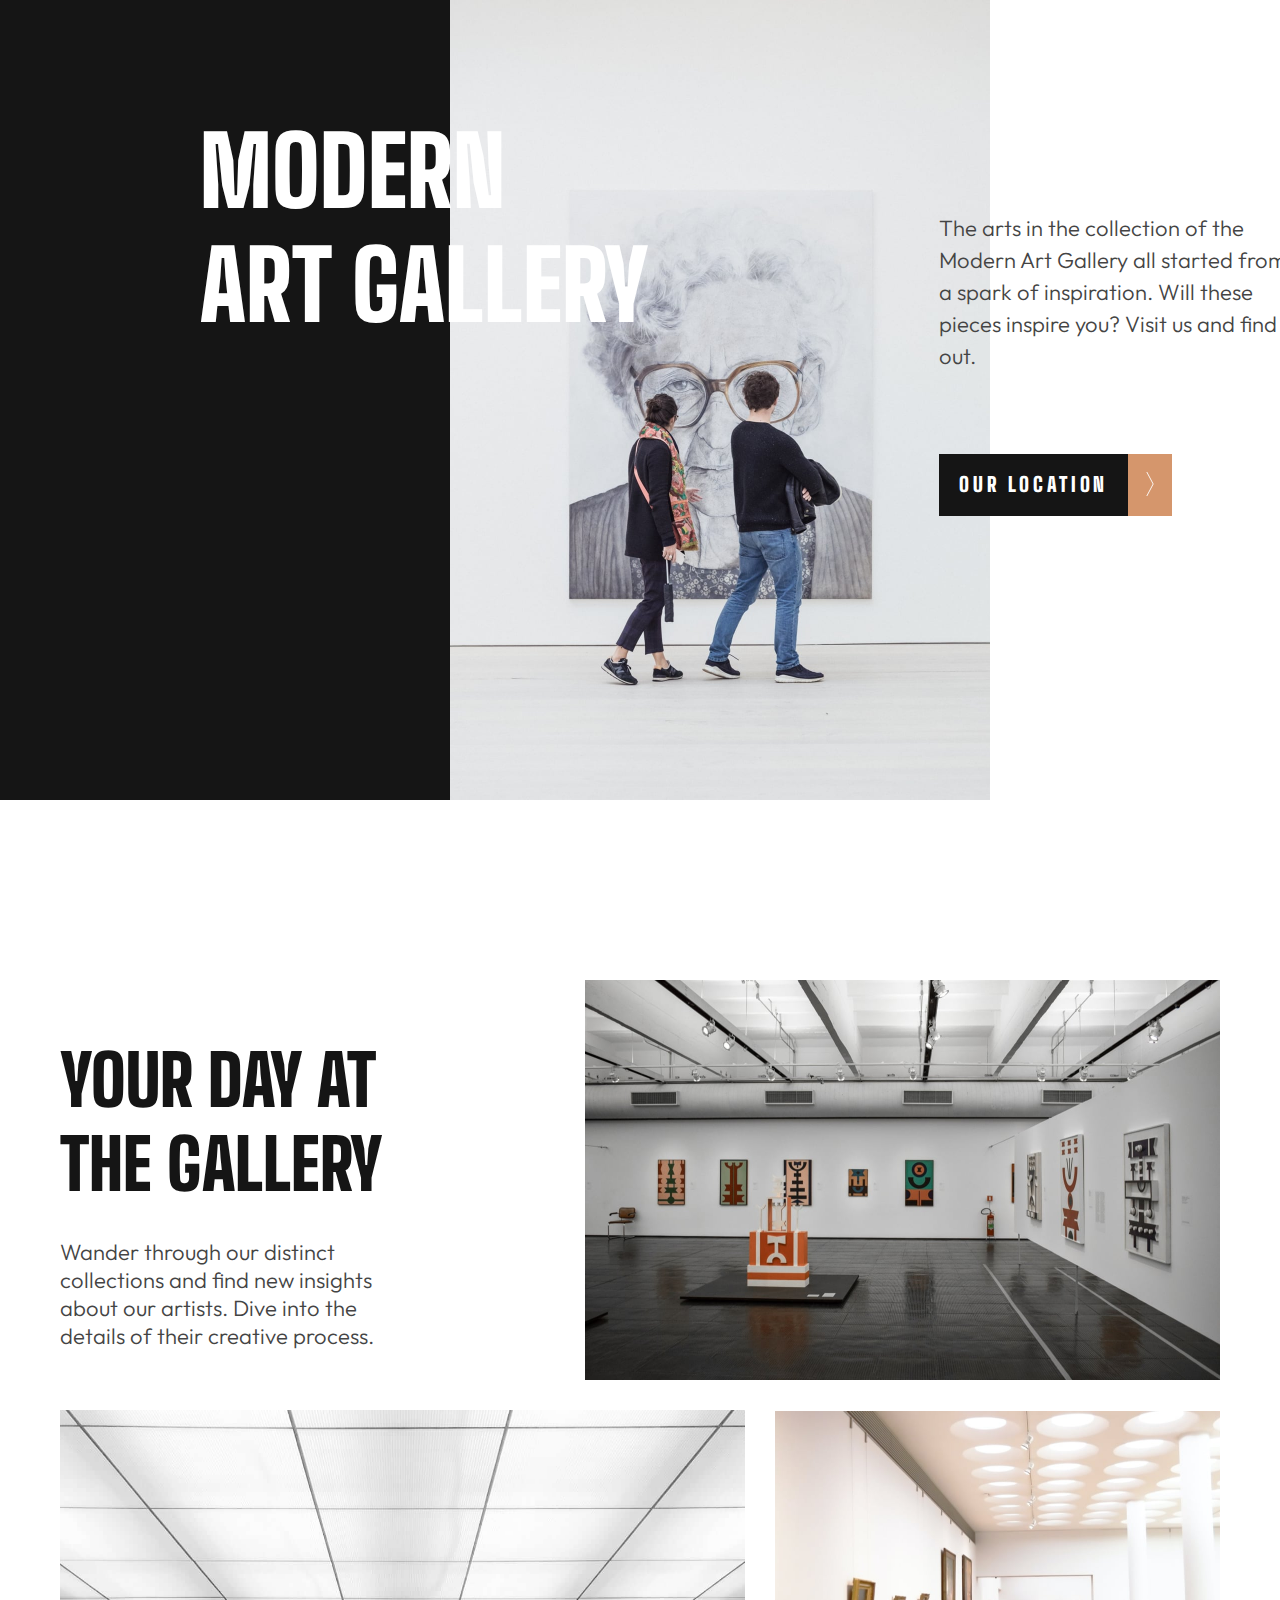
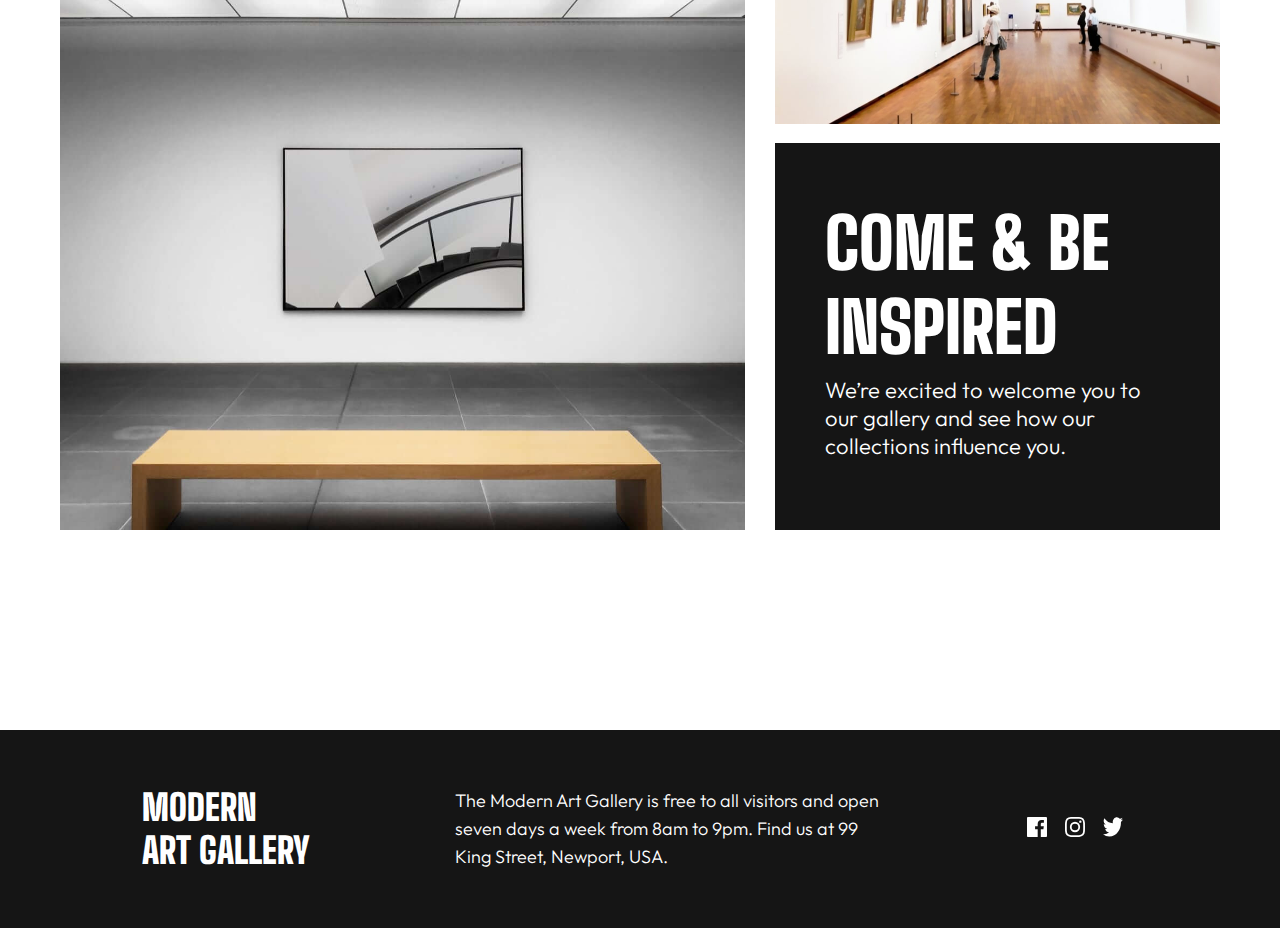
==== starter-code/index.html @ 130b3283 "initializing repository, and finished the "index.html" for desktop" ====
<!DOCTYPE html>
<html lang="en">
<head>
  <meta charset="UTF-8">
  <meta name="viewport" content="width=device-width, initial-scale=1.0">
  <link rel="stylesheet" href="./CSS/style.css">
  <link rel="icon" type="image/png" sizes="32x32" href="./assets/favicon-32x32.png">
  
  <title>Frontend Mentor | Art gallery website</title>
</head>
<body>
  <main>

    <header>

      <div class="header__blackmargin">
        <h1>MODERN <br> ART GALLERY</h1> 
      </div>
      <div class="header__content">

        <p>The arts in the collection of the Modern Art Gallery all started 
        from a spark of inspiration. Will these pieces inspire you? Visit 
        us and find out.</p>

        <a href="location.html"><button class="ourlocation">OUR LOCATION</button><button class="arrowRight"><img src="./assets/icon-arrow-right.svg" width="8" height="24" alt=""></button></a>
      
      </div>
      
    </header>
    
    <section class="dayDescription">

      <div class="dayDescription__yourDay">
        <div class="dayDescription__yourDay__text">
          <h2>Your day at the gallery</h2>
          <p>Wander through our distinct collections and find new insights about 
          our artists. Dive into the details of their creative process.</p>
        </div>
        
        <div class="dayDescription__yourDay__photo-1"></div>
      </div>
      
      <div class="dayDescription__beInspired">
        <div class="photo-2"></div>

        <div class="dayDescription__beInspired__column">
          <div class="photo-3"></div>
          <div class="dayDescription__beInspired__column__text">
            <h2>Come &amp; be inspired</h2> 
            <p>We’re excited to welcome you to our gallery and see how our collections 
            influence you.</p>
          </div> 
          
        </div>
        
      </div>
      
    </section>

    <footer>

      <h3>Modern Art Gallery</h3>
      <p>The Modern Art Gallery is free to all visitors and open seven days a week 
      from 8am to 9pm. Find us at 99 King Street, Newport, USA.</p>
      <div class="icons">
        <a href="#"><img src="./assets/icon-facebook.svg" width="20" height="20" alt="icon-facebook"></a>
        <a href="#"><img src="./assets/icon-instagram.svg" width="20" height="20" alt="icon-instagram"></a>
        <a href="#"><img src="./assets/icon-twitter.svg" width="20" height="20" alt="icon-twitter"></a>
      </div>

    </footer>

  </main>

</body>
</html>
---- starter-code/CSS/style.css ----
@font-face {
  font-family: 'BigShouldersDisplay-Black';
  src: url(../policies/Big_Shoulders_Display/static/BigShouldersDisplay-Black.ttf);
}

@font-face {
  font-family: 'Outfit-Light';
  src: url(../policies/Outfit/static/Outfit-Light.ttf);
}

/*-------------- BASIC SETTINGS ----------------- */
body {
  min-height: 100vh;
  margin: 0;
}

main {
  font-family: 'Outfit-Light', sans-serif;
  width: 100%;
}

h1, h2, h3 {
  font-family: 'BigShouldersDisplay-Black', sans-serif;
}

h1, h3 {
  color: #FFFFFF;
}

p {
  color: #444444;
}

/* ----------------- HEADER ----------------- */
header {
  display: -webkit-box;
  display: -ms-flexbox;
  display: flex;
  width: 100%;
  height: 800px;
  margin-bottom: 180px;
}

header .header__blackmargin {
  width: 450px;
  background-color: #151515;
  text-overflow: initial;
}

header .header__blackmargin h1 {
  display: -webkit-box;
  display: -ms-flexbox;
  display: flex;
  -webkit-box-orient: vertical;
  -webkit-box-direction: normal;
      -ms-flex-direction: column;
          flex-direction: column;
  font-size: 96px;
  position: relative;
  left: 200px;
  top: 50px;
  text-overflow: hidden;
}

header .header__content {
  height: 100%;
  width: 540px;
  background-image: url(../assets/desktop/image-hero@2x.jpg);
  background-size: 540px 800px;
  background-repeat: no-repeat;
}

header .header__content p {
  position: relative;
  height: 160px;
  left: 90.5%;
  right: 0%;
  top: calc(50% - 160px/2 - 130px);
  font-family: 'Outfit-Light', sans-serif;
  font-style: normal;
  font-weight: 300;
  font-size: 22px;
  line-height: 32px;
  max-width: 350px;
}

header .header__content a {
  text-decoration: none;
  color: inherit;
  display: -webkit-box;
  display: -ms-flexbox;
  display: flex;
  position: relative;
  top: 250px;
  left: 90.6%;
}

header .header__content a .ourlocation {
  color: #FFFFFF;
  background-color: #151515;
  border: none;
  font-family: 'BigShouldersDisplay-Black', sans-serif;
  font-size: 20px;
  padding: 18px 20px 20px 20px;
  line-height: 24px;
  letter-spacing: 3.63636px;
}

header .header__content a .ourlocation:hover {
  cursor: pointer;
}

header .header__content a .arrowRight {
  background-color: #D5966C;
  padding: 16px 18px 16px 18px;
  border: none;
}

header .header__content a .arrowRight:hover {
  cursor: pointer;
}

/*------------- CONTENT DESCRIPTION SECTION ---------------- */
.dayDescription {
  -webkit-box-align: center;
      -ms-flex-align: center;
          align-items: center;
  margin-left: 10%;
  margin-right: 10%;
  display: -webkit-box;
  display: -ms-flexbox;
  display: flex;
  -webkit-box-orient: vertical;
  -webkit-box-direction: normal;
      -ms-flex-direction: column;
          flex-direction: column;
  margin-bottom: 200px;
}

.dayDescription h2 {
  font-family: 'BigShouldersDisplay-Black', sans-serif;
  font-size: 70px;
  color: #151515;
  text-transform: uppercase;
}

.dayDescription p {
  font-family: 'Outfit-Light', sans-serif;
  font-size: 22px;
  color: #444444;
}

/* YOUR DAY PART */
.dayDescription__yourDay {
  display: -webkit-box;
  display: -ms-flexbox;
  display: flex;
  margin-bottom: 30px;
}

.dayDescription__yourDay .dayDescription__yourDay__text {
  width: 350px;
  height: 280px;
  margin-right: 125px;
  padding-right: 50px;
  display: -webkit-box;
  display: -ms-flexbox;
  display: flex;
  -webkit-box-orient: vertical;
  -webkit-box-direction: normal;
      -ms-flex-direction: column;
          flex-direction: column;
  -webkit-box-pack: justify;
      -ms-flex-pack: justify;
          justify-content: justify;
  -webkit-box-align: justify;
      -ms-flex-align: justify;
          align-items: justify;
}

.dayDescription__yourDay .dayDescription__yourDay__text h2 {
  max-width: 400px;
  margin-bottom: 10px;
}

.dayDescription__yourDay .dayDescription__yourDay__text p {
  max-width: 350px;
}

.dayDescription__yourDay .dayDescription__yourDay__photo-1 {
  width: 635px;
  height: 400px;
  background-image: url(../assets/desktop/image-grid-1@2x.jpg);
  background-repeat: no-repeat;
  background-size: contain;
}

/* "COME AND BE INSPIRED" PART */
.dayDescription__beInspired {
  display: -webkit-box;
  display: -ms-flexbox;
  display: flex;
}

.dayDescription__beInspired .photo-2 {
  width: 685px;
  height: 720px;
  background-image: url(../assets/desktop/image-grid-2@2x.jpg);
  background-repeat: no-repeat;
  background-size: cover;
}

.dayDescription__beInspired .dayDescription__beInspired__column {
  display: -webkit-box;
  display: -ms-flexbox;
  display: flex;
  -webkit-box-orient: vertical;
  -webkit-box-direction: normal;
      -ms-flex-direction: column;
          flex-direction: column;
  margin-left: 30px;
}

.dayDescription__beInspired .dayDescription__beInspired__column .photo-3 {
  width: 445px;
  height: 313px;
  background-image: url(../assets/desktop/image-grid-3@2x.jpg);
  background-repeat: no-repeat;
  background-size: contain;
  position: relative;
  top: 0.5px;
}

.dayDescription__beInspired .dayDescription__beInspired__column .dayDescription__beInspired__column__text {
  margin-top: 20px;
  background-color: #151515;
  padding-left: 50px;
  padding-bottom: 47.5px;
}

.dayDescription__beInspired .dayDescription__beInspired__column .dayDescription__beInspired__column__text h2 {
  color: #FFFFFF;
  max-width: 300px;
  margin-bottom: 10px;
}

.dayDescription__beInspired .dayDescription__beInspired__column .dayDescription__beInspired__column__text p {
  max-width: 350px;
  color: #FFFFFF;
  margin-top: -3px;
}

/* ----------------- FOOTER -------------- */
footer {
  background-color: #151515;
  display: -webkit-box;
  display: -ms-flexbox;
  display: flex;
  -webkit-box-pack: space-evenly;
      -ms-flex-pack: space-evenly;
          justify-content: space-evenly;
  -webkit-box-align: center;
      -ms-flex-align: center;
          align-items: center;
  padding-top: 20px;
  padding-bottom: 20px;
}

footer h3 {
  font-family: 'BigShouldersDisplay-Black', sans-serif;
  font-size: 36px;
  max-width: 170px;
  text-transform: uppercase;
}

footer p {
  font-family: 'Outfit-Light', sans-serif;
  font-size: 18px;
  color: #FFFFFF;
  max-width: 430px;
  line-height: 28px;
}

footer img {
  margin-right: 15px;
}

/* ---------------------- LOCATION.HTML ----------------- */
/*# sourceMappingURL=style.css.map */
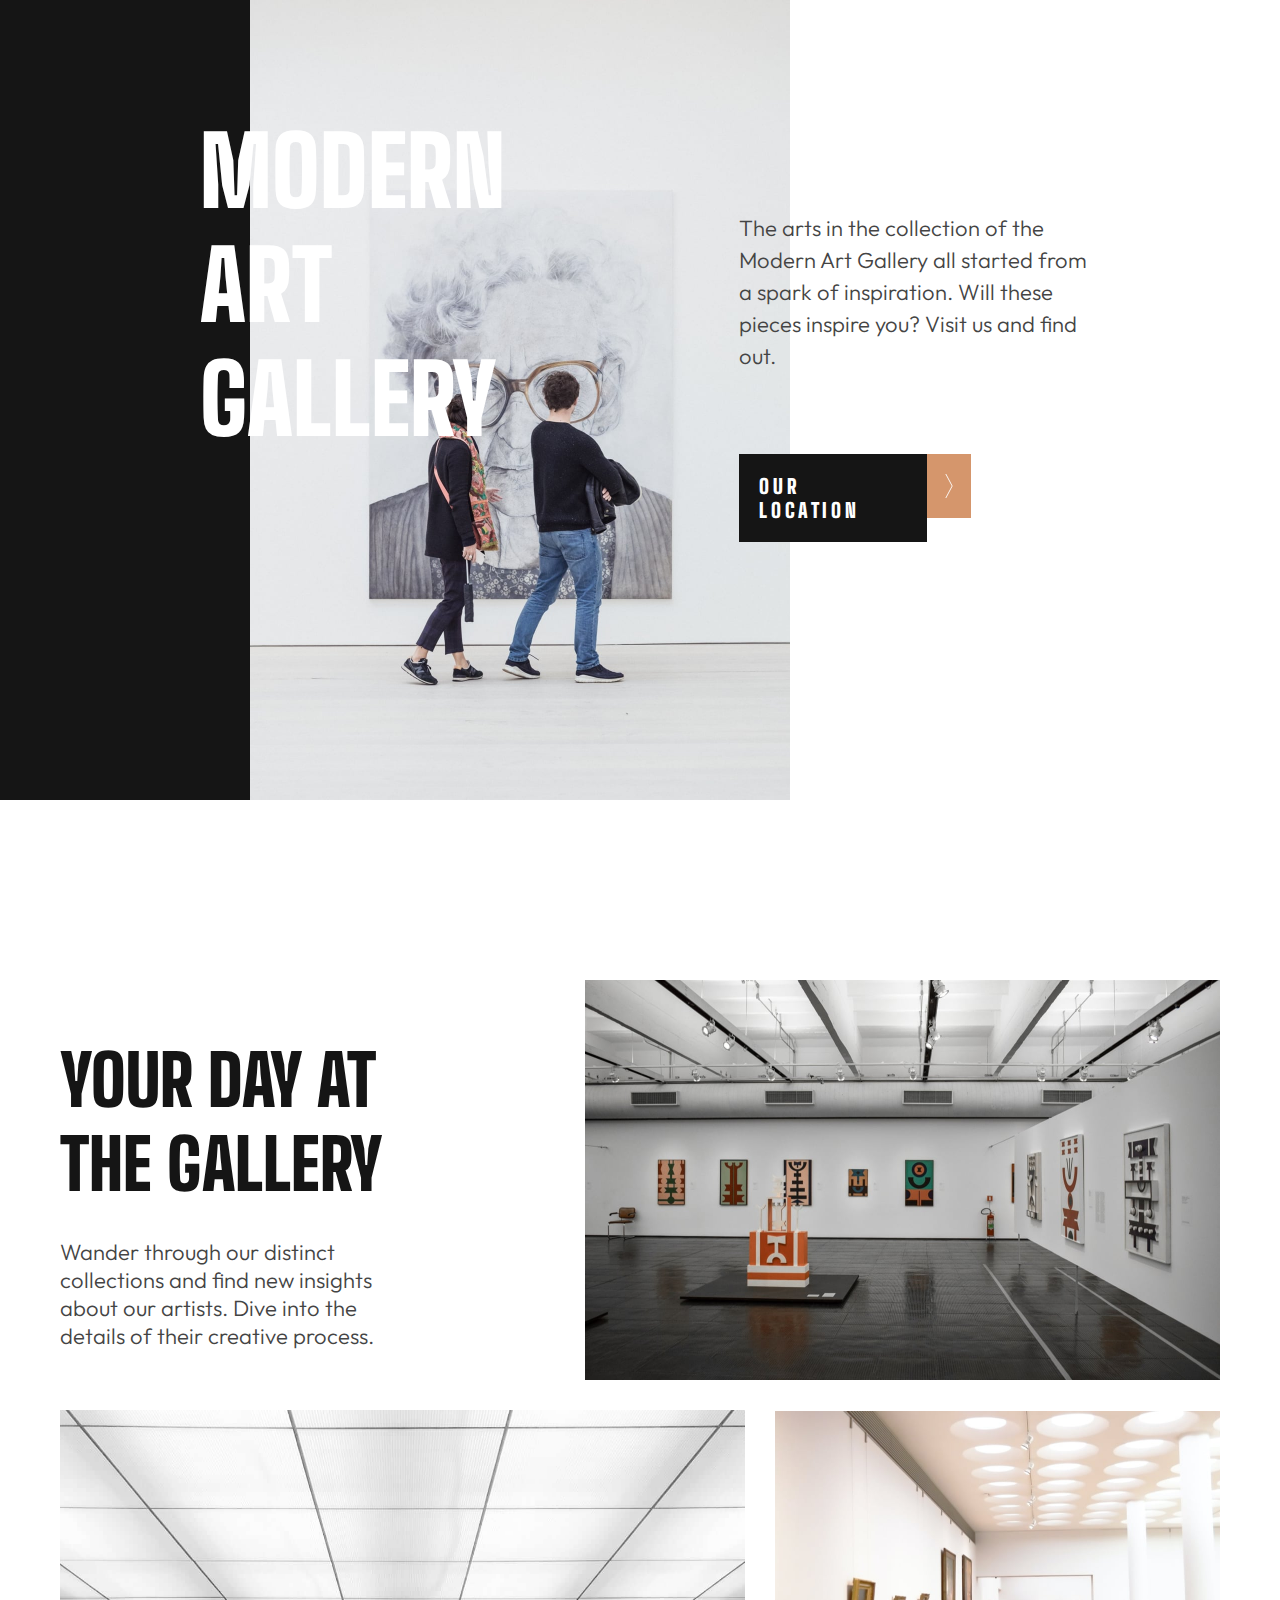
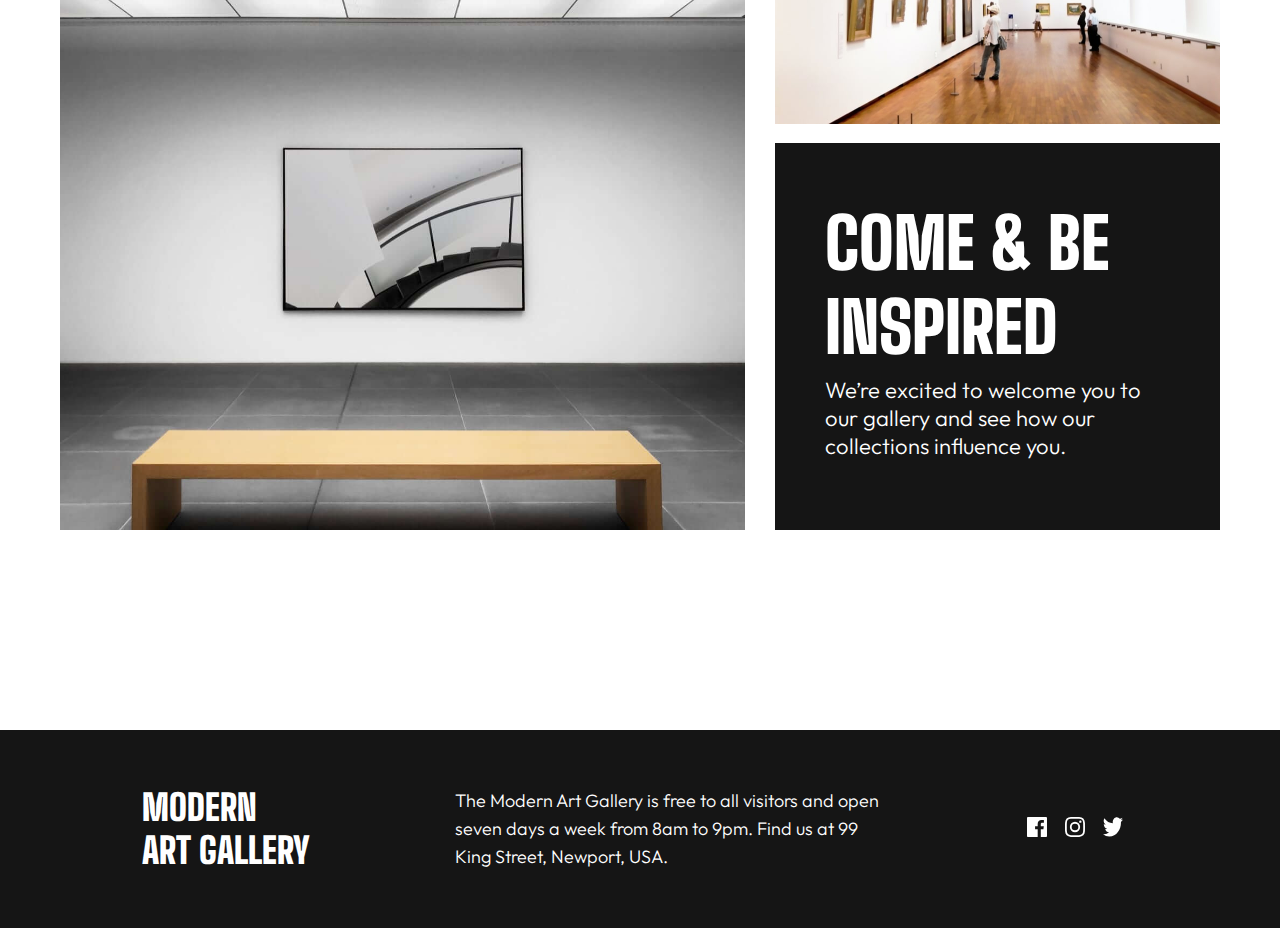
==== commit 7907d2e6: "started responsive for tablet, added the "header" section" ====
--- a/starter-code/index.html
+++ b/starter-code/index.html
@@ -22,7 +22,7 @@
         from a spark of inspiration. Will these pieces inspire you? Visit 
         us and find out.</p>
 
-        <a href="location.html"><button class="ourlocation">OUR LOCATION</button><button class="arrowRight"><img src="./assets/icon-arrow-right.svg" width="8" height="24" alt=""></button></a>
+        <a class="ourlocationButton" href="location.html"><span class="ourlocationButton__text">OUR LOCATION</span><img class="ourlocationButton__img" src="./assets/icon-arrow-right.svg" width="8" height="24" alt=""></a>
       
       </div>
       
@@ -57,15 +57,15 @@
       
     </section>
 
-    <footer>
+    <footer class="indexFooter">
 
       <h3>Modern Art Gallery</h3>
       <p>The Modern Art Gallery is free to all visitors and open seven days a week 
       from 8am to 9pm. Find us at 99 King Street, Newport, USA.</p>
       <div class="icons">
-        <a href="#"><img src="./assets/icon-facebook.svg" width="20" height="20" alt="icon-facebook"></a>
-        <a href="#"><img src="./assets/icon-instagram.svg" width="20" height="20" alt="icon-instagram"></a>
-        <a href="#"><img src="./assets/icon-twitter.svg" width="20" height="20" alt="icon-twitter"></a>
+        <a class="social-index" href="#"><img src="./assets/icon-facebook.svg" width="20" height="20" alt="icon-facebook"></a>
+        <a class="social-index" href="#"><img src="./assets/icon-instagram.svg" width="20" height="20" alt="icon-instagram"></a>
+        <a class="social-index" href="#"><img src="./assets/icon-twitter.svg" width="20" height="20" alt="icon-twitter"></a>
       </div>
 
     </footer>
--- a/starter-code/CSS/style.css
+++ b/starter-code/CSS/style.css
@@ -44,7 +44,6 @@
 header .header__blackmargin {
   width: 450px;
   background-color: #151515;
-  text-overflow: initial;
 }
 
 header .header__blackmargin h1 {
@@ -59,7 +58,6 @@
   position: relative;
   left: 200px;
   top: 50px;
-  text-overflow: hidden;
 }
 
 header .header__content {
@@ -84,7 +82,7 @@
   max-width: 350px;
 }
 
-header .header__content a {
+header .header__content .ourlocationButton {
   text-decoration: none;
   color: inherit;
   display: -webkit-box;
@@ -93,31 +91,40 @@
   position: relative;
   top: 250px;
   left: 90.6%;
-}
-
-header .header__content a .ourlocation {
-  color: #FFFFFF;
-  background-color: #151515;
-  border: none;
+  max-width: 231.5px;
+}
+
+header .header__content .ourlocationButton__text {
+  color: #FFFFFF;
+  background-color: #151515;
   font-family: 'BigShouldersDisplay-Black', sans-serif;
   font-size: 20px;
-  padding: 18px 20px 20px 20px;
+  padding: 20px 20px 20px 20px;
   line-height: 24px;
   letter-spacing: 3.63636px;
-}
-
-header .header__content a .ourlocation:hover {
-  cursor: pointer;
-}
-
-header .header__content a .arrowRight {
+  -webkit-transform-origin: right bottom;
+          transform-origin: right bottom;
+  -webkit-transition: all 300ms ease-out;
+  transition: all 300ms ease-out;
+}
+
+header .header__content .ourlocationButton__img {
   background-color: #D5966C;
-  padding: 16px 18px 16px 18px;
-  border: none;
-}
-
-header .header__content a .arrowRight:hover {
-  cursor: pointer;
+  padding: 20px 18px 20px 18px;
+  -webkit-transition: all 300ms ease-out;
+  transition: all 300ms ease-out;
+}
+
+header .header__content .ourlocationButton:hover .ourlocationButton__text {
+  background-color: #D5966C;
+  -webkit-transition: all 300ms ease-out;
+  transition: all 300ms ease-out;
+}
+
+header .header__content .ourlocationButton:hover .ourlocationButton__img {
+  background-color: #151515;
+  -webkit-transition: all 300ms ease-out;
+  transition: all 300ms ease-out;
 }
 
 /*------------- CONTENT DESCRIPTION SECTION ---------------- */
@@ -251,7 +258,7 @@
 }
 
 /* ----------------- FOOTER -------------- */
-footer {
+.indexFooter {
   background-color: #151515;
   display: -webkit-box;
   display: -ms-flexbox;
@@ -266,14 +273,14 @@
   padding-bottom: 20px;
 }
 
-footer h3 {
+.indexFooter h3 {
   font-family: 'BigShouldersDisplay-Black', sans-serif;
   font-size: 36px;
   max-width: 170px;
   text-transform: uppercase;
 }
 
-footer p {
+.indexFooter p {
   font-family: 'Outfit-Light', sans-serif;
   font-size: 18px;
   color: #FFFFFF;
@@ -281,9 +288,199 @@
   line-height: 28px;
 }
 
-footer img {
+.indexFooter .social-index {
   margin-right: 15px;
 }
 
+.indexFooter .social-index:hover {
+  -webkit-filter: invert(50%);
+          filter: invert(50%);
+  -webkit-transition: -webkit-filter 150ms ease-out;
+  transition: -webkit-filter 150ms ease-out;
+  transition: filter 150ms ease-out;
+  transition: filter 150ms ease-out, -webkit-filter 150ms ease-out;
+}
+
 /* ---------------------- LOCATION.HTML ----------------- */
+/* -------------- MAP SECTION --------------------- */
+.map {
+  width: 100%;
+  height: 600px;
+  background-image: url(../assets/desktop/image-map@2x.png);
+  background-repeat: no-repeat;
+  background-size: cover;
+}
+
+.map .backtohomeButton {
+  text-decoration: none;
+  display: -webkit-box;
+  display: -ms-flexbox;
+  display: flex;
+  -webkit-box-align: center;
+      -ms-flex-align: center;
+          align-items: center;
+  position: relative;
+  left: 170px;
+  max-width: 300px;
+}
+
+.map .backtohomeButton__text {
+  color: #FFFFFF;
+  background-color: #151515;
+  font-family: 'BigShouldersDisplay-Black', sans-serif;
+  font-size: 20px;
+  padding: 20px 20px 20px 20px;
+  line-height: 24px;
+  letter-spacing: 3.63636px;
+  -webkit-transform-origin: right bottom;
+          transform-origin: right bottom;
+  -webkit-transition: all 300ms ease-out;
+  transition: all 300ms ease-out;
+}
+
+.map .backtohomeButton__img {
+  background-color: #D5966C;
+  padding: 20px 18px 20px 18px;
+  -webkit-transition: all 300ms ease-out;
+  transition: all 300ms ease-out;
+}
+
+.map .backtohomeButton:hover .backtohomeButton__text {
+  background-color: #D5966C;
+  -webkit-transition: all 300ms ease-out;
+  transition: all 300ms ease-out;
+}
+
+.map .backtohomeButton:hover .backtohomeButton__img {
+  background-color: #151515;
+  -webkit-transition: all 300ms ease-out;
+  transition: all 300ms ease-out;
+}
+
+/* --------- OUR LOCATION SECTION --------- */
+.address {
+  -webkit-box-align: center;
+      -ms-flex-align: center;
+          align-items: center;
+  color: #FFFFFF;
+  background-color: #151515;
+  display: -webkit-box;
+  display: -ms-flexbox;
+  display: flex;
+  width: 100%;
+  height: 548px;
+}
+
+.address__title {
+  min-width: 50%;
+  position: relative;
+  bottom: 80px;
+}
+
+.address__title h2 {
+  max-width: 300px;
+  font-size: 70px;
+  padding-left: 150px;
+}
+
+.address__column {
+  position: relative;
+  bottom: 80px;
+  min-width: 50%;
+  display: -webkit-box;
+  display: -ms-flexbox;
+  display: flex;
+  -webkit-box-orient: vertical;
+  -webkit-box-direction: normal;
+      -ms-flex-direction: column;
+          flex-direction: column;
+  margin-top: 150px;
+}
+
+.address__column__title {
+  font-size: 36px;
+  font-family: 'BigShouldersDisplay-Black', sans-serif;
+  color: #D5966C;
+  margin-bottom: 30px;
+}
+
+.address__column__list {
+  margin-bottom: 5px;
+  font-size: 22px;
+}
+
+.address__column p {
+  max-width: 400px;
+  color: #FFFFFF;
+  font-size: 22px;
+}
+
+/* --------------- FOOTER ---------------------- */
+.locationFooter {
+  padding-top: 20px;
+  padding-bottom: 20px;
+  -webkit-box-align: center;
+      -ms-flex-align: center;
+          align-items: center;
+  background-color: #D5966C;
+  color: #151515;
+  display: -webkit-box;
+  display: -ms-flexbox;
+  display: flex;
+  -webkit-box-pack: space-evenly;
+      -ms-flex-pack: space-evenly;
+          justify-content: space-evenly;
+}
+
+.locationFooter h3, .locationFooter p {
+  color: #151515;
+}
+
+.locationFooter .social-location {
+  text-decoration: none;
+  margin-right: 15px;
+}
+
+.locationFooter .social-location:hover {
+  -webkit-filter: invert(100%);
+          filter: invert(100%);
+  -webkit-transition: all 300ms ease-out;
+  transition: all 300ms ease-out;
+}
+
+/* ---------- MEDIA QUERIES ---------------------*/
+@media (max-width: 1310px) {
+  .header__blackmargin {
+    max-width: 250px;
+  }
+}
+
+@media (max-width: 1100px) {
+  header {
+    max-height: 700px;
+  }
+  .header__blackmargin {
+    max-width: 0px;
+  }
+  .header__blackmargin h1 {
+    color: #151515;
+    margin-left: 230px;
+    margin-top: -10px;
+    -webkit-transform: scale(0.8);
+            transform: scale(0.8);
+    min-width: 600px;
+  }
+  .header__content {
+    background-image: url(../assets/tablet/image-hero.jpg);
+    min-width: 50%;
+    height: 700px;
+    background-size: cover;
+  }
+  .header__content p {
+    margin-top: 150px;
+  }
+  .header__content .ourlocationButton {
+    margin-top: -100px;
+  }
+}
 /*# sourceMappingURL=style.css.map */